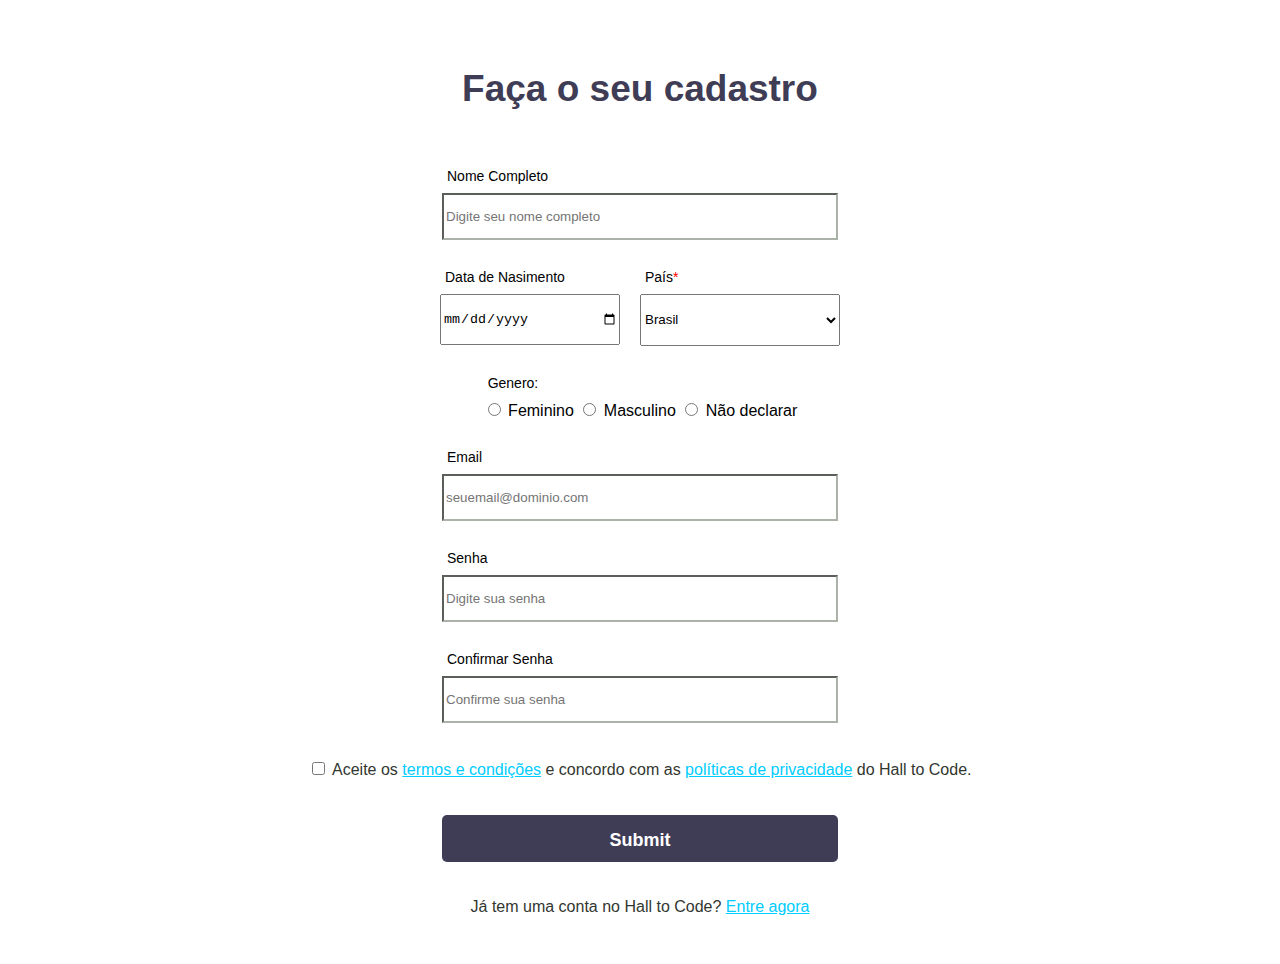
==== index.html @ 8deba1e1 "Add files via upload" ====
<!DOCTYPE html>
<html>

<head>
    <meta charset="UTF-8">
    <title>Aula - 2 - Formulário</title>
    <link rel="stylesheet" href="style.css">
    <link href="https: //fonts.googleapis.com/css2? family= Roboto:wght@100 & display=swap" rel="stylesheet">
</head>

<body>
    <h1 class="title">Faça o seu cadastro</h1>
    <div class="container">
        <div class="name">
            <label for="name-field"> Nome Completo</label>
            <input class="info-box" type="text" placeholder="Digite seu nome completo" id="nome-field">
        </div>
        <div class="boxwrapper">
            <div class="box">
                <label class="label-data">Data de Nasimento</label>
                <input class="data" type="date">
            </div>
            <div class="box">
                <label class="label-pais">País<span>*</span></label>
                <select class="datapais">
                    <option>Brasil</option>
                    <option>Argentina</option>
                    <option>Paraguai</option>
                </select>
            </div>
        </div>
        <div class="boxwrappergenero">
            <label class="genero">Genero:</label>
            <input class="input-genere" type="radio" name="input-genere" id="" /> Feminino
            <input class="input-genere" type="radio" name="input-genere" id="" /> Masculino
            <input class="input-genere" type="radio" name="input-genere" id="" /> Não declarar
        </div>
        <div class="email">
            <label class="email">Email</label>
            <input class="info-box" type="email" placeholder="seuemail@dominio.com" />
        </div>
        <div class="senha">
            <label class="label-field">Senha</label>
            <input class="info-box" type="password" placeholder="Digite sua senha" />
        </div>
        <div class="confirmarsenha">
            <label>Confirmar Senha</label>
            <input class="info-box" type="password" placeholder="Confirme sua senha">
        </div>
        <p> <input type="checkbox" /> Aceite os <a href="/">termos e condições</a> e concordo com as <a href="/">políticas de privacidade</a> do Hall to Code.</p>
        <input type="submit" valeu="Cadastrar" class="cadastrar">

        <p>Já tem uma conta no Hall to Code? <a href="/">Entre agora</a></p>
    </div>
</body>

</html>
---- style.css ----
body {
  font-family: "Roboto", sans-serif;
}

h1 {
  text-align: center;
  margin-top: 68px;
  font-size: 37px;
  color: #3f3d56;
}

.info-box {
  width: 396px;
  height: 47px;
  box-sizing: border-box;
  border-color: #abb3a8;
}

.container {
  background-color: #ffffff;
  max-width: 100%;
  margin: 0 auto;
  padding: 24px;
  display: flex;
  flex-direction: column;
  align-items: center;
  gap: 20px;
}

.boxwrapper {
  display: flex;
  gap: 20px;
}

label {
  display: block;
  padding: 5px;
  font-size: 14px;
  line-height: 24px;
}

.data {
  height: 47px;
  width: 175px;
}

select {
  height: 52px;
  width: 200px;
}

span {
  color: red;
}

.input-genere {
}

p {
  text-align: center;
  color: #323730;
}

.cadastrar {
  display: block;
  margin-left: auto;
  margin-right: auto;
  width: 396px;
  height: 47px;
  padding: 15px 0;
  background: #3f3d56;
  color: white;
  font-weight: bold;
  font-size: 18px;
  border-style: none;
  border-radius: 5px;
  transition: 1s all;
  cursor: pointer;
  margin: 0 auto;
}

a {
  color: rgb(0, 204, 255);
}
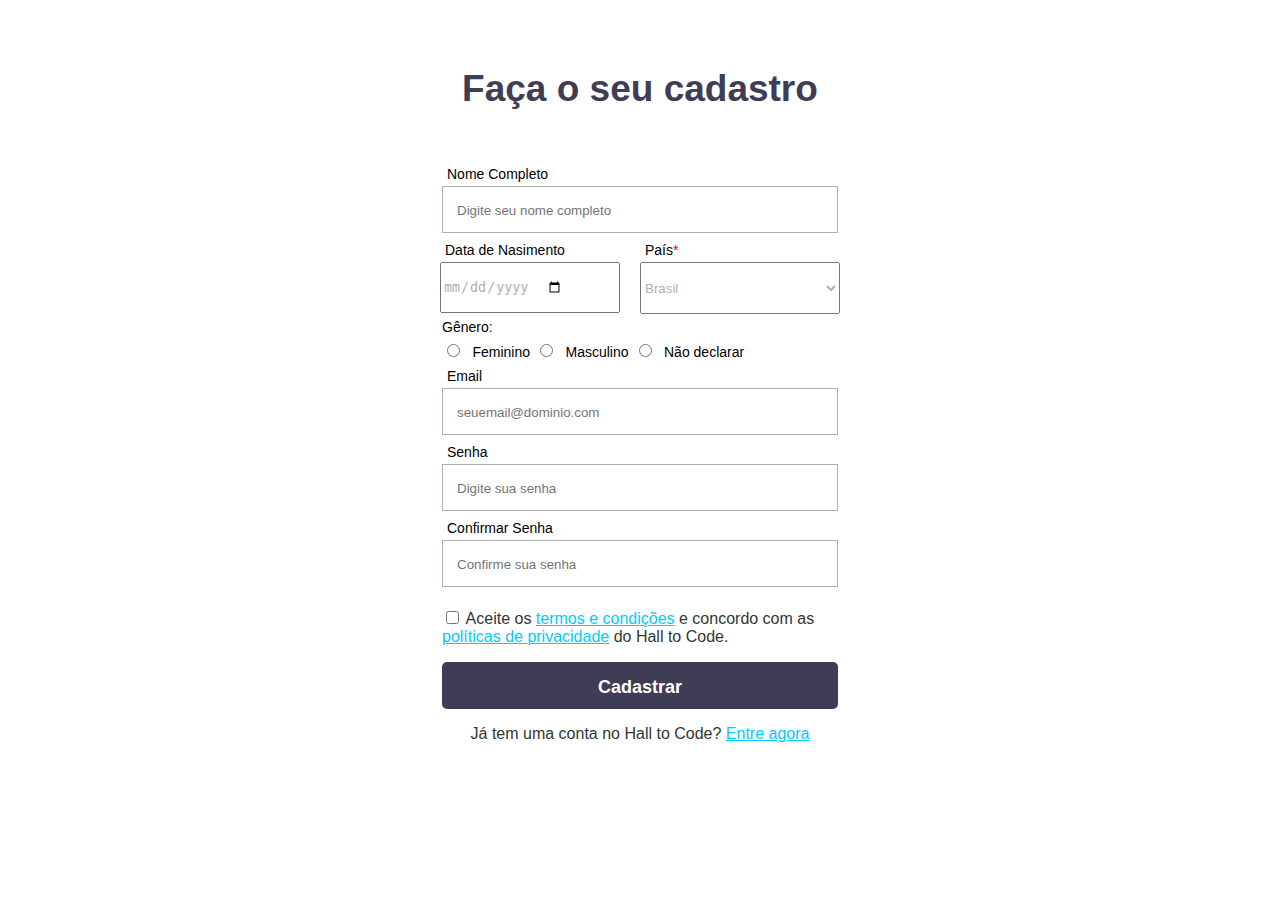
==== commit 6f7db40b: "Add files via upload" ====
--- a/index.html
+++ b/index.html
@@ -10,48 +10,65 @@
 
 <body>
     <h1 class="title">Faça o seu cadastro</h1>
-    <div class="container">
-        <div class="name">
-            <label for="name-field"> Nome Completo</label>
-            <input class="info-box" type="text" placeholder="Digite seu nome completo" id="nome-field">
-        </div>
-        <div class="boxwrapper">
-            <div class="box">
-                <label class="label-data">Data de Nasimento</label>
-                <input class="data" type="date">
+    <section class="container">
+        <form class="form">
+            <div class="name">
+                <label for="name-field"> Nome Completo</label>
+                <input class="info-box" type="text" placeholder="Digite seu nome completo" id="nome-field" required>
             </div>
-            <div class="box">
-                <label class="label-pais">País<span>*</span></label>
-                <select class="datapais">
-                    <option>Brasil</option>
-                    <option>Argentina</option>
-                    <option>Paraguai</option>
-                </select>
+            <div class="boxwrapper">
+                <div class="boxdatapais">
+                    <label class="label-data">Data de Nasimento</label>
+                    <input class="data" type="date" required>
+                </div>
+                <div class="boxdatapais">
+                    <label class="label-pais">País<span class="text-asterisco">*</span></label>
+                    <select class="datapais" required>
+                        <option>Brasil</option>
+                        <option>Argentina</option>
+                        <option>Paraguai</option>
+                    </select>
+                </div>
             </div>
-        </div>
-        <div class="boxwrappergenero">
-            <label class="genero">Genero:</label>
-            <input class="input-genere" type="radio" name="input-genere" id="" /> Feminino
-            <input class="input-genere" type="radio" name="input-genere" id="" /> Masculino
-            <input class="input-genere" type="radio" name="input-genere" id="" /> Não declarar
-        </div>
-        <div class="email">
-            <label class="email">Email</label>
-            <input class="info-box" type="email" placeholder="seuemail@dominio.com" />
-        </div>
-        <div class="senha">
-            <label class="label-field">Senha</label>
-            <input class="info-box" type="password" placeholder="Digite sua senha" />
-        </div>
-        <div class="confirmarsenha">
-            <label>Confirmar Senha</label>
-            <input class="info-box" type="password" placeholder="Confirme sua senha">
-        </div>
-        <p> <input type="checkbox" /> Aceite os <a href="/">termos e condições</a> e concordo com as <a href="/">políticas de privacidade</a> do Hall to Code.</p>
-        <input type="submit" valeu="Cadastrar" class="cadastrar">
+            <div class="box-genero">
+                <span class="genero-text">Gênero:</span>
+                <div class="option-genero">
+                    <div class="select-genero">
+                        <input type="radio" name="input-genere" id="" required />
+                        <label>Feminino</label>
+                    </div>
 
-        <p>Já tem uma conta no Hall to Code? <a href="/">Entre agora</a></p>
-    </div>
+                    <div class="select-genero">
+                        <input type="radio" name="input-genere" id="" />
+                        <label>Masculino</label>
+                    </div>
+
+                    <div class="select-genero">
+                        <input type="radio" name="input-genere" id="" />
+                        <label>Não declarar</label>
+                    </div>
+                </div>
+
+            </div>
+            <div class="email">
+                <label class="email">Email</label>
+                <input class="info-box" type="email" placeholder="seuemail@dominio.com" required />
+            </div>
+            <div class="senha">
+                <label class="label-field">Senha</label>
+                <input class="info-box" type="password" placeholder="Digite sua senha" required />
+            </div>
+            <div class="confirmarsenha">
+                <label>Confirmar Senha</label>
+                <input class="info-box" type="password" placeholder="Confirme sua senha" required />
+            </div>
+            <p> <input type="checkbox" required /> Aceite os <a href="/">termos e condições</a> e concordo com as <a href="/">políticas de privacidade</a> do Hall to Code.</p>
+            <button class="button">Cadastrar</button>
+
+            <p>Já tem uma conta no Hall to Code? <a href="/login.html">Entre agora</a></p>
+            </div>
+        </form>
+    </section>
 </body>
 
 </html>--- a/style.css
+++ b/style.css
@@ -1,10 +1,19 @@
 body {
   font-family: "Roboto", sans-serif;
+}
+
+form {
+  display: flex;
+  flex-direction: column;
+  align-items: center;
+  max-width: 396px;
+  width: 100%;
 }
 
 h1 {
   text-align: center;
   margin-top: 68px;
+  margin-bottom: 28px;
   font-size: 37px;
   color: #3f3d56;
 }
@@ -12,13 +21,19 @@
 .info-box {
   width: 396px;
   height: 47px;
+  padding: 12px 0px 11px 14px;
+  border: 1px solid #abb3a8;
   box-sizing: border-box;
   border-color: #abb3a8;
+  color: #abb3a8;
+  display: flex;
+  flex-direction: column;
+  margin-bottom: 5px;
 }
 
 .container {
   background-color: #ffffff;
-  max-width: 100%;
+  max-width: 396px;
   margin: 0 auto;
   padding: 24px;
   display: flex;
@@ -33,7 +48,6 @@
 }
 
 label {
-  display: block;
   padding: 5px;
   font-size: 14px;
   line-height: 24px;
@@ -42,6 +56,13 @@
 .data {
   height: 47px;
   width: 175px;
+  color: #abb3a8;
+  display: flex;
+}
+
+.datapais {
+  color: #abb3a8;
+  display: flex;
 }
 
 select {
@@ -49,19 +70,31 @@
   width: 200px;
 }
 
-span {
+.text-asterisco {
   color: red;
 }
+.genero-text {
+  font-size: 14px;
+  margin-bottom: 5px;
+  margin-top: 5px;
+}
 
-.input-genere {
+.box-genero {
+  display: flex;
+  flex-direction: column;
+  width: 100%;
+}
+
+.option-genero {
+  display: flex;
 }
 
 p {
-  text-align: center;
+  text-align: left;
   color: #323730;
 }
 
-.cadastrar {
+.button {
   display: block;
   margin-left: auto;
   margin-right: auto;
@@ -76,9 +109,74 @@
   border-radius: 5px;
   transition: 1s all;
   cursor: pointer;
-  margin: 0 auto;
 }
 
 a {
   color: rgb(0, 204, 255);
 }
+
+.div-conectado {
+  width: 515px;
+  margin-bottom: 47px;
+}
+.conectado {
+  display: inline;
+  margin-right: 151px;
+}
+
+.info-box-login {
+  width: 515px;
+  height: 47px;
+  padding: 12px 0px 11px 14px;
+  border: 1px solid #abb3a8;
+  box-sizing: border-box;
+  border-color: #abb3a8;
+  color: #abb3a8;
+  display: flex;
+  flex-direction: column;
+  margin-bottom: 39px;
+}
+
+.p-login {
+  text-align: center;
+  margin-top: 47px;
+}
+
+.precupersenha {
+  text-align: center;
+  font-size: 16px;
+  color: #5a6256;
+}
+
+.button-login {
+  margin-top: 47px;
+  margin-left: auto;
+  margin-right: auto;
+  width: 515px;
+  height: 47px;
+  padding: 15px 0;
+  background: #3f3d56;
+  color: white;
+  font-weight: bold;
+  font-size: 18px;
+  border-style: none;
+  border-radius: 5px;
+  transition: 1s all;
+  cursor: pointer;
+}
+
+.buttonrecuperarsenha {
+  margin-top: 47px;
+  margin-bottom: 25px;
+  width: 396px;
+  height: 47px;
+  padding: 15px 0;
+  background: #3f3d56;
+  color: white;
+  font-weight: bold;
+  font-size: 18px;
+  border-style: none;
+  border-radius: 5px;
+  transition: 1s all;
+  cursor: pointer;
+}
